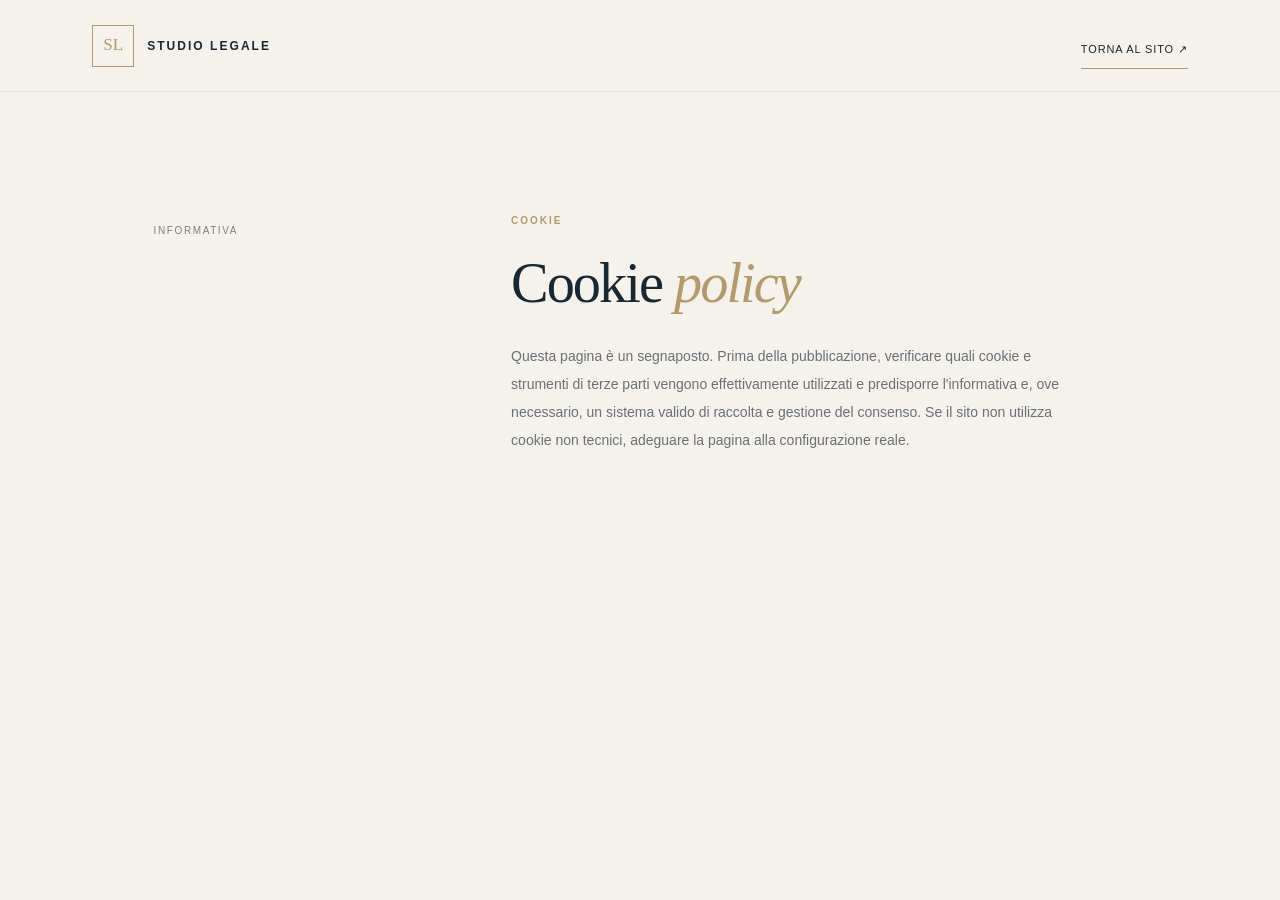
==== cookie.html @ 9e38412a "Add files via upload" ====
<!doctype html>
<html lang="it"><head><meta charset="utf-8"><meta name="viewport" content="width=device-width,initial-scale=1"><title>Cookie policy | Studio Legale</title><link rel="stylesheet" href="styles.css"></head>
<body><header class="site-header"><a class="brand" href="index.html"><span class="brand-mark">SL</span><span class="brand-name">STUDIO LEGALE</span></a><a class="text-link dark-link" href="index.html">Torna al sito ↗</a></header>
<main class="section-wrap"><div class="section-label">INFORMATIVA</div><div><p class="kicker">COOKIE</p><h2>Cookie <em>policy</em></h2><p class="body-copy">Questa pagina è un segnaposto. Prima della pubblicazione, verificare quali cookie e strumenti di terze parti vengono effettivamente utilizzati e predisporre l'informativa e, ove necessario, un sistema valido di raccolta e gestione del consenso. Se il sito non utilizza cookie non tecnici, adeguare la pagina alla configurazione reale.</p></div></main></body></html>
---- styles.css ----
:root{--ink:#172832;--ink-soft:#34444b;--paper:#f5f2eb;--white:#fffefa;--gold:#b49a68;--line:#d9d3c7;--muted:#7c817e}
*{box-sizing:border-box}
html{scroll-behavior:smooth}
body{margin:0;background:var(--paper);color:var(--ink);font-family:"DM Sans",Arial,sans-serif;font-size:15px;line-height:1.7}
a{color:inherit;text-decoration:none}
.site-header{height:92px;padding:0 7.2%;display:flex;align-items:center;justify-content:space-between;background:var(--paper);position:relative;z-index:5;border-bottom:1px solid rgba(23,40,50,.08)}
.brand{display:flex;align-items:center;gap:13px}
.brand-mark{width:42px;height:42px;border:1px solid var(--gold);display:grid;place-items:center;color:var(--gold);font-family:"Playfair Display",serif;font-size:17px}
.brand-name{font-size:12px;letter-spacing:.17em;font-weight:600;line-height:1.5}
.brand-name span{display:block;font-size:8px;letter-spacing:.14em;color:var(--muted);font-weight:400;margin-top:3px}
.main-nav{display:flex;align-items:center;gap:36px;font-size:12px;color:#47545a}
.main-nav a{transition:color .2s}
.main-nav a:hover{color:var(--gold)}
.main-nav .nav-contact{border:1px solid var(--gold);padding:11px 18px;color:var(--ink)}
.menu-toggle{display:none}
.hero{min-height:650px;background:var(--ink);color:var(--white);padding:120px 12% 90px;position:relative;overflow:hidden;display:flex;align-items:center}
.hero:after{content:"";position:absolute;width:470px;height:470px;border:1px solid rgba(180,154,104,.27);border-radius:50%;right:9%;top:12%;box-shadow:0 0 0 42px rgba(180,154,104,.035),0 0 0 84px rgba(180,154,104,.025)}
.hero-content{position:relative;z-index:1;max-width:690px}
.eyebrow,.kicker{font-size:10px;letter-spacing:.2em;font-weight:600;color:var(--gold)}
h1,h2,h3,p{margin-top:0}
h1,h2{font-family:"Playfair Display",Georgia,serif;font-weight:400;letter-spacing:-.035em}
h1{font-size:clamp(52px,6.3vw,88px);line-height:1.08;margin:28px 0}
h1 em,h2 em{font-weight:400;color:var(--gold)}
.hero-lead{max-width:440px;color:#c6ccca;font-size:15px;line-height:1.9;margin-bottom:36px}
.text-link{display:inline-flex;gap:22px;align-items:center;border-bottom:1px solid var(--gold);padding-bottom:9px;font-size:11px;letter-spacing:.08em;text-transform:uppercase}
.text-link span{color:var(--gold);font-size:17px}
.hero-note{position:absolute;right:11%;bottom:90px;z-index:1;width:190px;color:#c6ccca;font-size:11px;line-height:1.8}
.note-line{display:block;width:40px;height:1px;background:var(--gold);margin-bottom:16px}
.hero-index{position:absolute;right:7%;bottom:35px;font-size:10px;letter-spacing:.12em;color:#aeb8b8}
.hero-index span{color:var(--gold);padding:0 7px}
.section-wrap{padding:120px 12%;display:grid;grid-template-columns:1fr 2.2fr;gap:8%}
.section-label{font-size:10px;letter-spacing:.16em;color:var(--muted);padding-top:10px}
.section-label span{color:var(--gold);margin-right:14px}
.intro{background:var(--white)}
.intro-copy{max-width:690px}
.kicker{margin-bottom:22px}
h2{font-size:clamp(38px,4.4vw,58px);line-height:1.15;margin-bottom:26px}
.body-copy{max-width:570px;color:#697176;line-height:2;font-size:14px}
.dark-link{color:var(--ink);margin-top:18px}
.practice{background:var(--paper);display:grid}
.practice-main{display:grid;grid-template-columns:1fr 1.15fr;gap:9%}
.practice-heading h2{font-size:clamp(34px,3.7vw,49px)}
.practice-list article{position:relative;padding:22px 35px 22px 0;border-top:1px solid var(--line)}
.practice-list article:last-child{border-bottom:1px solid var(--line)}
.practice-list article>span{font-size:10px;color:var(--gold);letter-spacing:.1em}
.practice-list h3{font-family:"Playfair Display",serif;font-size:23px;font-weight:400;margin:8px 0}
.practice-list p{font-size:12px;color:var(--muted);margin:0;max-width:300px}
.practice-list b{position:absolute;right:2px;top:36px;color:var(--gold);font-weight:400}
.approach{background:var(--ink);color:var(--white);padding:115px 12%}
.approach-inner{max-width:1000px;margin:auto}
.approach h2{font-size:clamp(42px,5vw,66px);margin:30px 0 55px}
.approach-bottom{display:flex;justify-content:space-between;align-items:end;gap:50px}
.approach-bottom p{max-width:480px;color:#c6ccca;font-size:13px;line-height:2;margin:0}
.approach-bottom .text-link{white-space:nowrap}
.contact{background:var(--white)}
.contact-main h2{margin-bottom:22px}
.contact-details{display:grid;grid-template-columns:1fr 1fr;gap:28px 40px;margin-top:50px;padding-top:28px;border-top:1px solid var(--line)}
.contact-details span{display:block;font-size:9px;letter-spacing:.18em;color:var(--gold);margin-bottom:8px}
.contact-details a,.contact-details p{font-size:13px;color:var(--ink-soft);margin:0}
.site-footer{background:#101e26;color:#d9dfdc;padding:45px 7.2% 30px;display:grid;grid-template-columns:1fr auto;gap:24px;align-items:center}
.footer-brand .brand-name{color:#fff}
.footer-brand .brand-name span{color:#9ba5a3}
.site-footer>p{font-size:10px;color:#9ba5a3;margin:0}
.footer-links{display:flex;gap:24px;font-size:10px;color:#c6ccca}
.disclaimer{grid-column:1/-1;border-top:1px solid rgba(255,255,255,.12);padding-top:20px;margin-top:10px}
@media(max-width:800px){
 .site-header{height:78px;padding:0 6%}.menu-toggle{display:block;background:none;border:1px solid var(--gold);padding:8px 12px;color:var(--ink);font:inherit;font-size:11px}
 .main-nav{display:none;position:absolute;top:78px;left:0;right:0;background:var(--paper);padding:22px 6%;flex-direction:column;align-items:flex-start;gap:18px;border-bottom:1px solid var(--line)}
 .main-nav.open{display:flex}.hero{min-height:610px;padding:100px 8%}.hero:after{right:-230px;top:25%}.hero-note{display:none}
 .section-wrap{padding:82px 8%;grid-template-columns:1fr;gap:35px}.practice-main{grid-template-columns:1fr;gap:45px}
 .approach{padding:85px 8%}.approach-bottom{display:block}.approach-bottom .text-link{margin-top:28px}
 .contact-details{grid-template-columns:1fr}.site-footer{padding:38px 8%;grid-template-columns:1fr;gap:18px}.disclaimer{grid-column:auto}
}
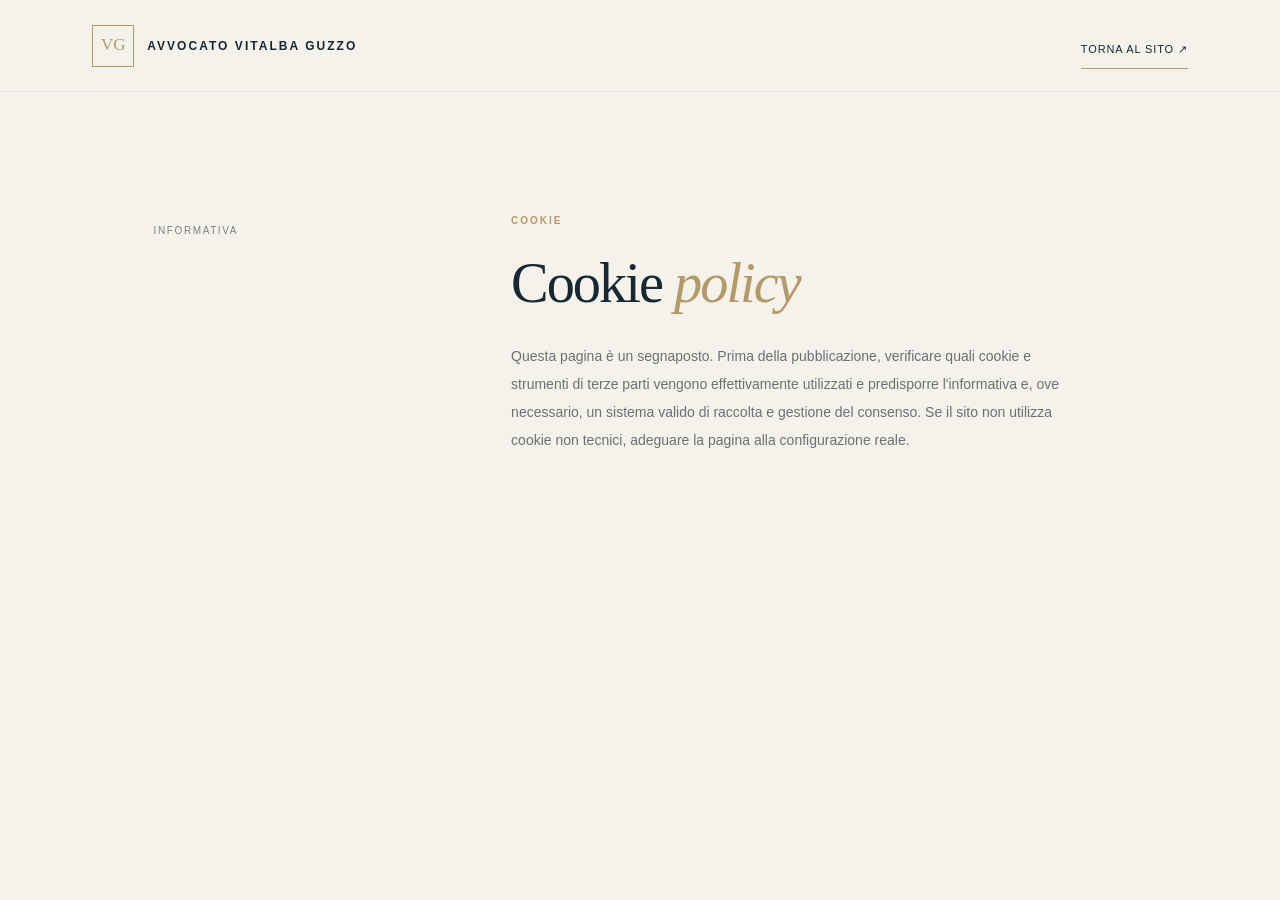
==== commit 9294ef4e: "Add files via upload" ====
--- a/cookie.html
+++ b/cookie.html
@@ -1,4 +1,4 @@
 <!doctype html>
-<html lang="it"><head><meta charset="utf-8"><meta name="viewport" content="width=device-width,initial-scale=1"><title>Cookie policy | Studio Legale</title><link rel="stylesheet" href="styles.css"></head>
-<body><header class="site-header"><a class="brand" href="index.html"><span class="brand-mark">SL</span><span class="brand-name">STUDIO LEGALE</span></a><a class="text-link dark-link" href="index.html">Torna al sito ↗</a></header>
+<html lang="it"><head><meta charset="utf-8"><meta name="viewport" content="width=device-width,initial-scale=1"><title>Cookie policy | Avvocato Vitalba Guzzo</title><link rel="icon" type="image/svg+xml" href="favicon.svg"><link rel="apple-touch-icon" href="favicon.svg"><link rel="stylesheet" href="styles.css"></head>
+<body><header class="site-header"><a class="brand" href="index.html"><span class="brand-mark">VG</span><span class="brand-name">AVVOCATO VITALBA GUZZO</span></a><a class="text-link dark-link" href="index.html">Torna al sito ↗</a></header>
 <main class="section-wrap"><div class="section-label">INFORMATIVA</div><div><p class="kicker">COOKIE</p><h2>Cookie <em>policy</em></h2><p class="body-copy">Questa pagina è un segnaposto. Prima della pubblicazione, verificare quali cookie e strumenti di terze parti vengono effettivamente utilizzati e predisporre l'informativa e, ove necessario, un sistema valido di raccolta e gestione del consenso. Se il sito non utilizza cookie non tecnici, adeguare la pagina alla configurazione reale.</p></div></main></body></html>
--- a/styles.css
+++ b/styles.css
@@ -4,7 +4,7 @@
 body{margin:0;background:var(--paper);color:var(--ink);font-family:"DM Sans",Arial,sans-serif;font-size:15px;line-height:1.7}
 a{color:inherit;text-decoration:none}
 .site-header{height:92px;padding:0 7.2%;display:flex;align-items:center;justify-content:space-between;background:var(--paper);position:relative;z-index:5;border-bottom:1px solid rgba(23,40,50,.08)}
-.brand{display:flex;align-items:center;gap:13px}
+.brand{display:flex;align-items:center;gap:13px}.brand-logo{display:block;width:260px;max-width:48vw;height:auto}
 .brand-mark{width:42px;height:42px;border:1px solid var(--gold);display:grid;place-items:center;color:var(--gold);font-family:"Playfair Display",serif;font-size:17px}
 .brand-name{font-size:12px;letter-spacing:.17em;font-weight:600;line-height:1.5}
 .brand-name span{display:block;font-size:8px;letter-spacing:.14em;color:var(--muted);font-weight:400;margin-top:3px}
@@ -58,13 +58,13 @@
 .contact-details span{display:block;font-size:9px;letter-spacing:.18em;color:var(--gold);margin-bottom:8px}
 .contact-details a,.contact-details p{font-size:13px;color:var(--ink-soft);margin:0}
 .site-footer{background:#101e26;color:#d9dfdc;padding:45px 7.2% 30px;display:grid;grid-template-columns:1fr auto;gap:24px;align-items:center}
-.footer-brand .brand-name{color:#fff}
+.footer-brand .brand-mark{color:var(--gold);border-color:var(--gold)}.footer-brand .brand-name{color:#fff;letter-spacing:.12em}
 .footer-brand .brand-name span{color:#9ba5a3}
 .site-footer>p{font-size:10px;color:#9ba5a3;margin:0}
 .footer-links{display:flex;gap:24px;font-size:10px;color:#c6ccca}
 .disclaimer{grid-column:1/-1;border-top:1px solid rgba(255,255,255,.12);padding-top:20px;margin-top:10px}
 @media(max-width:800px){
- .site-header{height:78px;padding:0 6%}.menu-toggle{display:block;background:none;border:1px solid var(--gold);padding:8px 12px;color:var(--ink);font:inherit;font-size:11px}
+ .site-header{height:78px;padding:0 6%}.brand-logo{width:225px;max-width:56vw}.menu-toggle{display:block;background:none;border:1px solid var(--gold);padding:8px 12px;color:var(--ink);font:inherit;font-size:11px}
  .main-nav{display:none;position:absolute;top:78px;left:0;right:0;background:var(--paper);padding:22px 6%;flex-direction:column;align-items:flex-start;gap:18px;border-bottom:1px solid var(--line)}
  .main-nav.open{display:flex}.hero{min-height:610px;padding:100px 8%}.hero:after{right:-230px;top:25%}.hero-note{display:none}
  .section-wrap{padding:82px 8%;grid-template-columns:1fr;gap:35px}.practice-main{grid-template-columns:1fr;gap:45px}
